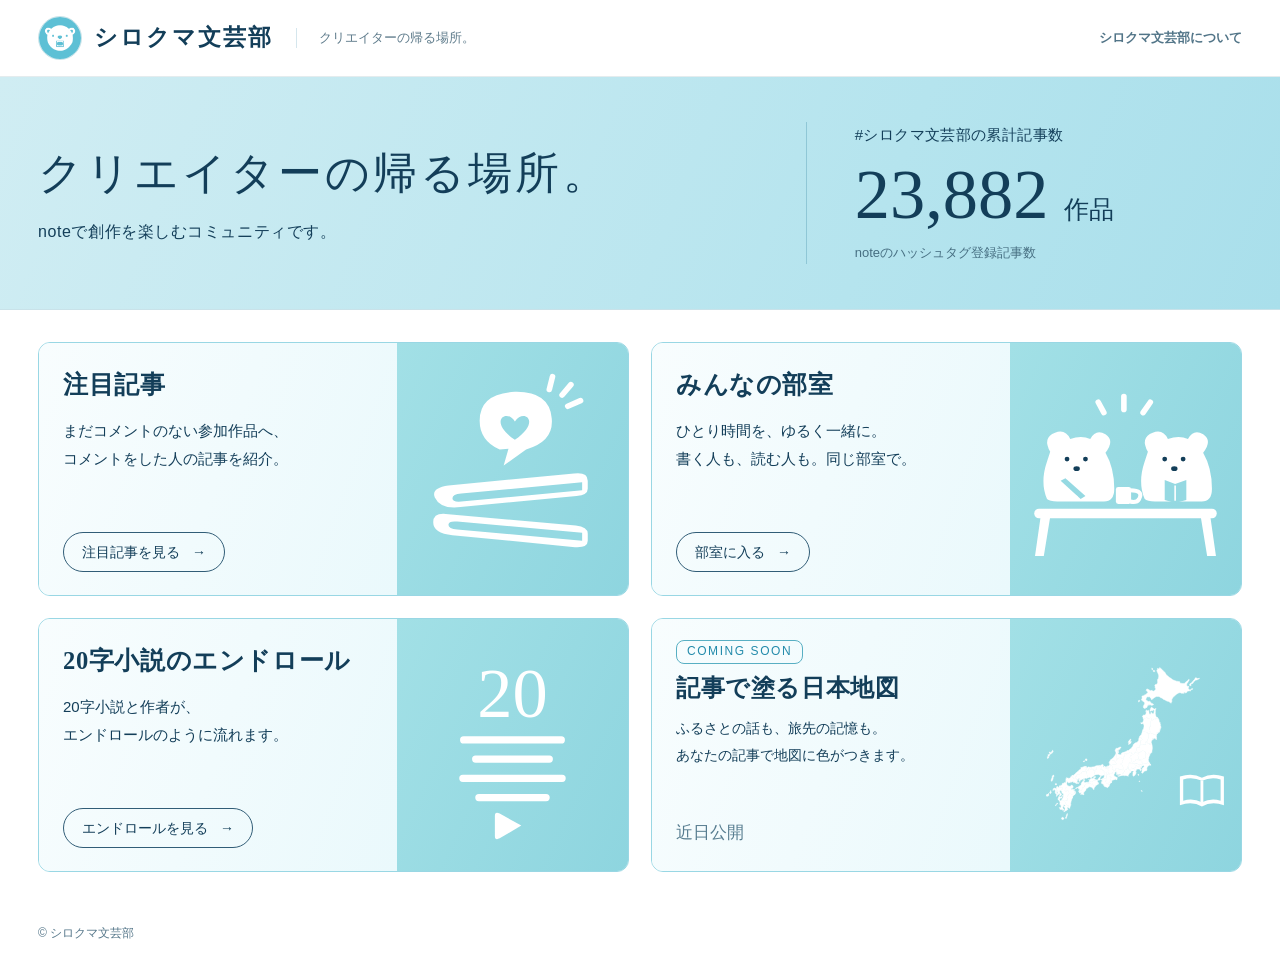
==== index.html @ 6b9e9f7b "Enlarge mobile content icons while keeping descriptions to two lines" ====
<!doctype html>
<html lang="ja">
<head>
<!-- Google Analytics 4: public pages only -->
<script async src="https://www.googletagmanager.com/gtag/js?id=G-739CYW7P77"></script>
<script>
  window.dataLayer = window.dataLayer || [];
  function gtag(){dataLayer.push(arguments);}
  gtag('js', new Date());
  gtag('config', 'G-739CYW7P77');
</script>
<meta charset="utf-8">
<meta name="viewport" content="width=device-width,initial-scale=1">
<meta name="theme-color" content="#5dc0d5"><link rel="icon" type="image/png" href="./assets/polarbear-icon.png">
<meta name="description" content="書くこと、読むこと、出会うこと。シロクマ文芸部の注目記事、みんなの部室、20字小説、記事で塗る日本地図への入口です。">
<meta property="og:type" content="website">
<meta property="og:site_name" content="シロクマ文芸部">
<meta property="og:title" content="シロクマ文芸部｜クリエイターの帰る場所。">
<meta property="og:description" content="書くこと、読むこと、出会うこと。シロクマ文芸部の注目記事、みんなの部室、20字小説、記事で塗る日本地図への入口です。">
<meta property="og:url" content="https://komakikosuke.github.io/shirokuma-bungeibu/">
<meta property="og:image" content="https://komakikosuke.github.io/shirokuma-bungeibu/assets/ogp-bear-preview-medium-20261108.jpg">
<meta property="og:image:secure_url" content="https://komakikosuke.github.io/shirokuma-bungeibu/assets/ogp-bear-preview-medium-20261108.jpg">
<meta property="og:image:type" content="image/jpeg">
<meta property="og:image:width" content="1200">
<meta property="og:image:height" content="630">
<meta property="og:image:alt" content="水色の背景に白いシロクマの顔を描いたシロクマ文芸部の画像">
<link rel="image_src" href="https://komakikosuke.github.io/shirokuma-bungeibu/assets/ogp-bear-preview-medium-20261108.jpg">
<meta name="twitter:card" content="summary">
<meta name="twitter:title" content="シロクマ文芸部｜クリエイターの帰る場所。">
<meta name="twitter:description" content="書くこと、読むこと、出会うこと。シロクマ文芸部の注目記事、みんなの部室、20字小説、記事で塗る日本地図への入口です。">
<meta name="twitter:image" content="https://komakikosuke.github.io/shirokuma-bungeibu/assets/ogp-bear-preview-medium-20261108.jpg">
<title>シロクマ文芸部｜クリエイターの帰る場所。</title>
<link rel="stylesheet" href="./home/style.css?v=3">
<script defer src="./home/app.js?v=1"></script>
<script defer src="./home/room-activity.js?v=1"></script>
</head>
<body>
<a class="skip-link" href="#contents">コンテンツ一覧へ</a>
<header class="site-header"><div class="container header-inner">
<a class="brand" href="./" aria-label="シロクマ文芸部 ホーム"><img src="./assets/polarbear-icon.png" width="44" height="44" alt=""><span>シロクマ文芸部</span></a>
<span class="tagline">クリエイターの帰る場所。</span>
<nav class="header-nav" aria-label="主なメニュー"><a href="https://note.com/komaki_kousuke/n/n097f169769c3" rel="noopener noreferrer">シロクマ文芸部について</a></nav>
</div></header>
<main>
<section class="hero" aria-labelledby="hero-title"><div class="container hero-inner">
<div class="hero-copy"><h1 id="hero-title">クリエイターの帰る場所。</h1><p>noteで創作を楽しむコミュニティです。</p></div>
<div class="article-total"><p class="total-label">#シロクマ文芸部の累計記事数</p><p class="total-number"><span id="asideCount" aria-live="polite">—</span><span class="total-unit">作品</span></p><p class="total-caption" id="asideFoot">noteのハッシュタグ登録記事数</p></div>
</div></section>
<section class="container contents" id="contents" aria-label="シロクマ文芸部のコンテンツ">
<div class="content-grid">
<article class="content-card"><a class="card-link" href="./featured/">
<div class="card-copy"><h2>注目記事</h2><p>まだコメントのない参加作品へ、<br>コメントをした人の記事を紹介。</p><span class="card-button">注目記事を見る <span aria-hidden="true">→</span></span></div>
<div class="card-art" aria-hidden="true"><svg viewBox="0 0 256 256"><use href="./home/icons.svg#books"></use></svg></div>
</a></article>
<article class="content-card room-card"><a class="card-link" href="https://shirokuma-writing-room.claska.chatgpt.site/" data-room-label="部室に入る">
<div class="card-copy"><h2>みんなの部室</h2><p>ひとり時間を、ゆるく一緒に。<br>書く人も、読む人も。同じ部室で。</p><div class="card-actions"><span class="card-button">部室に入る <span aria-hidden="true">→</span></span><span class="room-activity" data-room-activity hidden aria-live="polite" aria-atomic="true"></span></div></div>
<div class="card-art" aria-hidden="true"><svg viewBox="0 0 256 256"><use href="./home/icons.svg#room"></use></svg></div>
</a></article>
<article class="content-card"><a class="card-link" id="endrollEntry" aria-disabled="true" tabindex="-1">
<div class="card-copy"><h2><span>20字小説の</span><wbr><span>エンドロール</span></h2><p>20字小説と作者が、<br>エンドロールのように流れます。</p><span class="card-button"><span id="endrollEntryLabel">準備中</span><span aria-hidden="true">→</span></span><p class="content-status" id="endrollEntryStatus" hidden aria-live="polite"></p></div>
<div class="card-art" aria-hidden="true"><svg viewBox="0 0 256 256"><use href="./home/icons.svg#credits"></use></svg></div>
</a></article>
<article class="content-card coming-soon" aria-labelledby="mapTitle"><div class="card-link">
<div class="card-copy"><div><span class="coming-label">COMING SOON</span><h2 id="mapTitle"><span>記事で塗る</span><wbr><span>日本地図</span></h2></div><p>ふるさとの話も、旅先の記憶も。<br>あなたの記事で地図に色がつきます。</p><span class="coming-status">近日公開</span></div>
<div class="card-art map-art" aria-hidden="true"><svg viewBox="0 0 900 690"><use href="./home/map-icon.svg#japan"></use></svg></div>
</div></article>
</div>
</section>
</main>
<footer class="footer"><div class="container footer-inner"><span>© シロクマ文芸部</span></div></footer>
</body>
</html>
---- home/style.css ----
:root{--navy:#133e59;--blue:#238bab;--aqua:#5dc0d5;--line:#d5e6ed;--muted:#54788b;--sans:-apple-system,BlinkMacSystemFont,"Hiragino Kaku Gothic ProN","Yu Gothic",Meiryo,sans-serif;--serif:"Hiragino Mincho ProN","Yu Mincho",YuMincho,"Noto Serif JP",serif}
*,:before,:after{box-sizing:border-box}html{scroll-behavior:smooth;scroll-padding-top:20px}body{margin:0;background:#fff;color:var(--navy);font:16px/1.75 var(--sans)}a{color:inherit}a:focus-visible{outline:3px solid #08799b;outline-offset:4px}[hidden]{display:none!important}
.container{width:min(1400px,calc(100% - 76px));margin-inline:auto}.skip-link{position:absolute;left:20px;top:-100px;z-index:10;background:white;padding:12px 18px}.skip-link:focus{top:10px}
.site-header{background:#fff;border-bottom:1px solid #e4ecee}.header-inner{min-height:76px;padding-block:12px;display:flex;align-items:center;gap:22px}.brand{display:flex;align-items:center;gap:12px;white-space:nowrap;text-decoration:none;font:700 23px/1.4 var(--serif);letter-spacing:.09em}.brand img{display:block;width:44px;height:44px;border-radius:50%;border:1px solid #c7e2e8}.tagline{border-left:1px solid var(--line);padding-left:22px;font:13px/1.6 var(--serif);color:#5e7b8b;white-space:nowrap}.header-nav{margin-left:auto;display:flex;align-items:center;gap:24px;font-size:13px;font-weight:600}.header-nav a{text-decoration:none;color:#527588;white-space:nowrap}.header-nav a:hover{color:var(--blue)}
.hero{background:linear-gradient(112deg,#d0edf3,#b5e4ee 68%,#a9dfeb);border-bottom:1px solid #c9e2e9}.hero-inner{min-height:232px;display:grid;grid-template-columns:1.65fr 1fr;gap:48px;align-items:center;padding-block:34px}.hero-copy h1{font:500 clamp(32px,3.4vw,50px)/1.65 var(--serif);letter-spacing:.07em;margin:0 0 7px}.hero-copy p{font:16px/1.9 var(--sans);letter-spacing:.035em;margin:0}.article-total{border-left:1px solid #8fc7d6;padding-left:48px}.total-label{font-size:15px;letter-spacing:.025em;margin:0 0 2px}.total-number{display:flex;align-items:baseline;gap:16px;margin:0;font:500 clamp(49px,5.5vw,76px)/1.25 var(--serif);font-variant-numeric:tabular-nums;white-space:nowrap}.total-unit{font-size:25px}.total-caption{margin:3px 0 0;font-size:13px;color:#476f82;line-height:1.8}
.contents{padding-block:32px 34px}.content-grid{display:grid;grid-template-columns:repeat(2,minmax(0,1fr));gap:22px}.content-card{min-width:0;border:1px solid #99d7e4;border-radius:12px;overflow:hidden;background:#f0fbfd}.card-link{height:100%;min-height:252px;display:grid;grid-template-columns:minmax(0,1.55fr) minmax(0,1fr);text-decoration:none}.card-copy{min-width:0;display:flex;flex-direction:column;align-items:flex-start;padding:24px 24px 23px;background:linear-gradient(110deg,#f8fdfe,#eaf9fc)}.card-copy h2{font:600 clamp(22px,1.92vw,29px)/1.5 var(--serif);letter-spacing:.025em;margin:0 0 13px;overflow-wrap:anywhere}.card-copy h2 span{display:inline-block}.card-copy>p{font-size:15px;line-height:1.9;margin:0 0 18px;overflow-wrap:anywhere}.card-button{display:inline-flex;gap:12px;align-items:center;justify-content:center;border:1px solid #315d77;border-radius:999px;padding:6px 18px;min-height:40px;max-width:100%;font-size:14px;line-height:1.6;white-space:nowrap;margin-top:auto}.card-actions{display:flex;align-items:center;gap:8px;flex-wrap:wrap;margin-top:auto}.card-actions .card-button{margin-top:0}.card-art{display:flex;align-items:center;justify-content:center;min-width:0;padding:19px 13px;background:linear-gradient(115deg,#a2e0e6,#8ed5df)}.card-art svg{display:block;width:100%;max-width:220px;height:auto;aspect-ratio:1;fill:#fff;color:#fff}.map-art{padding-inline:9px}.map-art svg{max-width:250px;aspect-ratio:900/690}.card-link[href]:hover .card-button{background:#fff}.card-link[href]:hover .card-copy{background:#e7f8fc}.card-link[href]:focus-visible{outline-offset:-4px}.card-copy .content-status{font-size:12px;line-height:1.5;margin:6px 0 0;color:#527588}.card-link[aria-disabled=true]{cursor:default}.card-link[aria-disabled=true] .card-button{border-color:#87aeba;color:#527588}
.coming-label{display:inline-block;border:1px solid #58afc3;border-radius:8px;color:#238bab;padding:0 10px;font-size:12px;line-height:1.8;letter-spacing:.13em;margin-bottom:7px}.coming-soon .card-copy{padding-top:17px}.coming-soon h2{font-size:clamp(22px,1.85vw,28px);margin-bottom:9px}.coming-soon .card-copy>p{font-size:14px}.coming-status{margin-top:auto;font-size:17px;color:#577d90;line-height:1.7}
.room-activity{display:inline-flex;align-items:center;gap:5px;white-space:nowrap;padding:2px 8px;border:1px solid #b5d8e4;border-radius:99px;background:#f5fcfd;color:#238bab;font:600 11px/1.6 var(--sans)}.room-activity::before{content:"";width:7px;height:7px;flex:none;border-radius:50%;background:#238bab;opacity:.8;animation:room-activity-breathe 2s ease-in-out infinite}@keyframes room-activity-breathe{0%,100%{opacity:.25;box-shadow:0 0 0 0 #5dc0d500}50%{opacity:1;box-shadow:0 0 0 3px #5dc0d52e}}
.footer{background:#fff;padding:17px 0 25px;color:#57788b}.footer-inner{font-size:12px}
@media(max-width:1180px){.tagline{display:none}.hero-inner{grid-template-columns:1.5fr 1fr;gap:28px}.hero-copy h1{font-size:38px}.article-total{padding-left:28px}.card-link{grid-template-columns:minmax(0,1.7fr) minmax(0,1fr)}.card-copy{padding-inline:20px}.card-copy h2{font-size:24px}.card-copy>p{font-size:14px}.coming-soon h2{font-size:23px}.coming-soon .card-copy>p{font-size:13px}.card-button{font-size:13px;padding-inline:15px}.card-art{padding-inline:10px}.room-card .card-actions{gap:7px}}
@media(max-width:900px){.container{width:calc(100% - 44px)}.hero-copy h1{font-size:31px}.hero-copy p{font-size:14px}.hero-inner{min-height:210px;grid-template-columns:1.35fr 1fr;gap:20px}.article-total{padding-left:22px}.total-label{font-size:13px}.total-number{font-size:58px;gap:10px}.total-unit{font-size:20px}.total-caption{font-size:12px}.content-grid{gap:18px}.card-link{grid-template-columns:minmax(0,1.75fr) minmax(0,1fr);min-height:258px}.card-copy{padding:20px 16px}.card-copy h2{font-size:22px}.card-copy>p{font-size:14px}.coming-soon h2{font-size:22px}.card-art{padding-inline:7px}.card-button{font-size:13px;padding-inline:12px;gap:8px}.coming-soon .card-copy>p{font-size:13px}}
@media(max-width:700px){
 .container{width:calc(100% - 32px)}.header-inner{min-height:67px;gap:12px}.brand{font-size:18px;gap:9px}.brand img{width:35px;height:35px}.header-nav{display:none}
 .hero-inner{grid-template-columns:1fr;gap:21px;padding-block:28px 26px}.hero-copy h1{font-size:clamp(26px,6.6vw,38px);letter-spacing:.045em;line-height:1.6;margin-bottom:7px}.hero-copy p{font-size:14px;letter-spacing:0}.article-total{padding-left:0;padding-top:18px;border-left:0;border-top:1px solid #93c8d6}.total-label{font-size:13px}.total-number{font-size:57px;line-height:1.25;gap:12px}.total-unit{font-size:21px}.total-caption{font-size:12px;margin-top:2px}
 .contents{padding-block:18px 22px}.content-grid{grid-template-columns:1fr;gap:12px}.card-link{grid-template-columns:minmax(0,1fr) 34%;min-height:164px;position:relative}.card-copy{padding:14px 12px}.card-copy h2{font-size:20px;line-height:1.4;margin-bottom:7px;letter-spacing:.015em}.card-copy>p{font-size:13px;line-height:1.7;margin-bottom:10px}.card-copy>p br{display:initial}.card-button{font-size:12px;min-height:31px;padding:3px 12px;gap:8px}.card-art{padding:12px 5px}.card-art svg{max-width:120px}.room-card .card-art{padding-bottom:30px}.room-card .room-activity{position:absolute;right:7px;bottom:10px;font-size:10px;padding:1px 5px}.room-card .card-actions{gap:0}.coming-soon .card-copy{padding-top:12px}.coming-soon h2{font-size:20px;line-height:1.4;margin-bottom:7px}.coming-soon .card-copy>p{font-size:13px;margin-bottom:8px}.coming-label{font-size:10px;line-height:1.7;margin-bottom:4px;padding-inline:8px}.coming-status{font-size:14px;line-height:1.7}.footer{padding-block:12px 23px}
}
@media(max-width:390px){
 .brand{font-size:16px;gap:7px}.brand img{width:32px;height:32px}.hero-copy h1{font-size:clamp(21px,6.3vw,25px);letter-spacing:0}.hero-copy p{font-size:13px}.card-copy{padding:12px 10px}.card-copy>p,.coming-soon .card-copy>p{font-size:12px}.card-copy h2,.coming-soon h2{font-size:19px}.card-art{padding-inline:5px}.room-card .room-activity{right:3px;font-size:9px;padding:1px 4px}
}
@media(max-width:370px) and (min-width:351px){.card-link{grid-template-columns:minmax(0,1fr) 30%}}
@media(max-width:350px){
 .card-link{grid-template-columns:minmax(0,1fr) 92px;grid-template-rows:auto auto auto;gap:10px 12px;padding:10px;min-height:0}
 .card-copy{display:contents}.card-copy>h2,.card-copy>div:first-child:not(.card-actions){grid-column:1;grid-row:1;align-self:center}.card-copy h2{margin-bottom:0}.coming-soon h2{margin-bottom:0}
 .card-copy>p,.coming-soon .card-copy>p{grid-column:1/-1;grid-row:2;margin:0;font-size:13px;line-height:1.7}.card-button,.coming-status{grid-column:1;grid-row:3;justify-self:start;margin-top:0}.card-actions{display:contents}
 .card-art,.room-card .card-art{grid-column:2;grid-row:1;align-self:center;height:84px;width:92px;padding:5px;border-radius:7px}.card-art svg{max-height:82px}.room-card .room-activity{right:8px;bottom:14px}
 .card-copy .content-status{grid-column:1/-1;grid-row:4}.coming-label{margin-bottom:4px}
}
@media(prefers-reduced-motion:reduce){html{scroll-behavior:auto}.room-activity::before{animation:none;opacity:.9;box-shadow:none}}
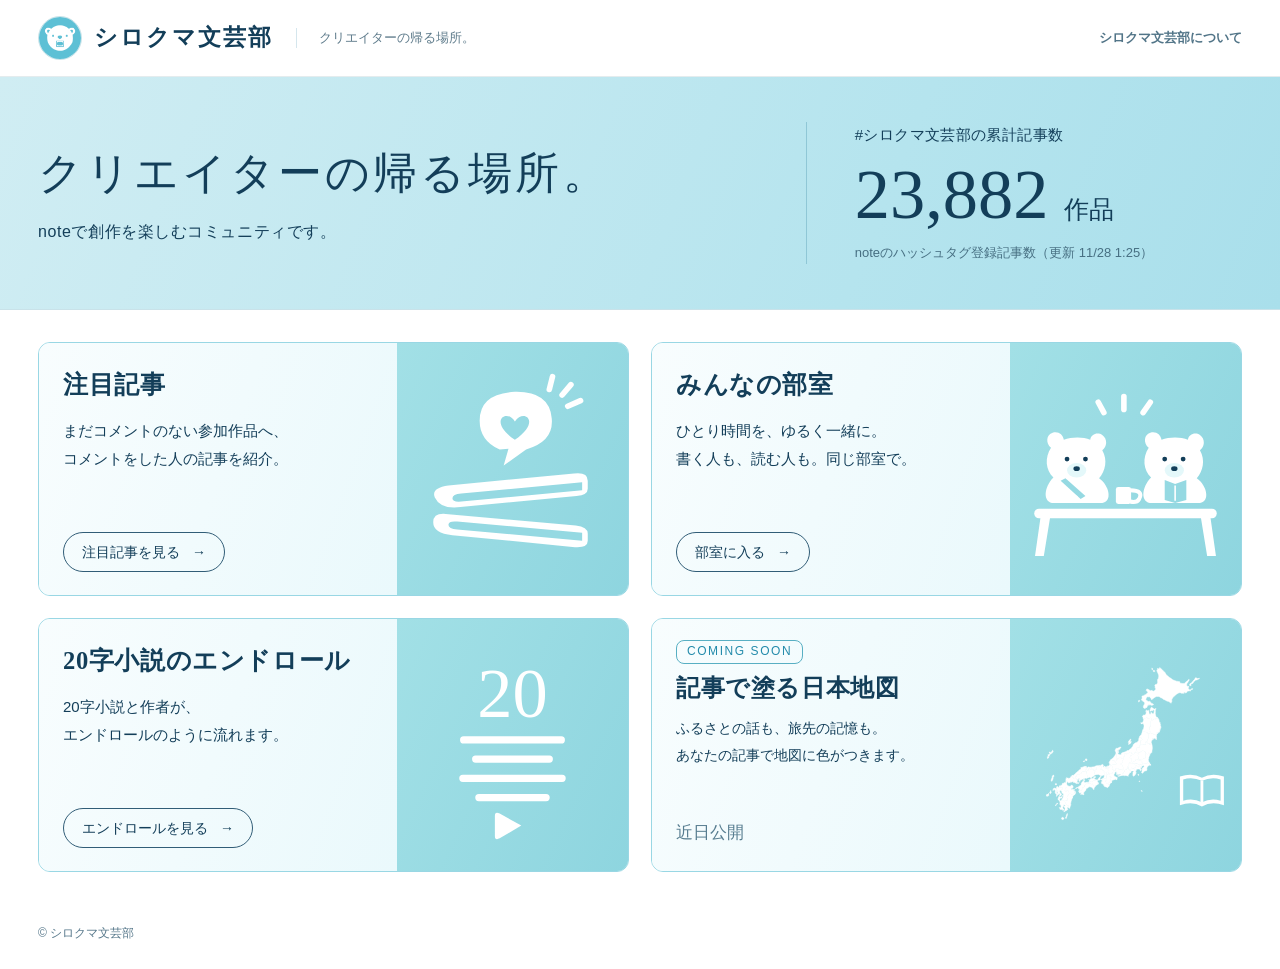
==== commit 89e5db4d: "Refine polar bear silhouettes and restore visible article count update time" ====
--- a/index.html
+++ b/index.html
@@ -31,7 +31,7 @@
 <meta name="twitter:image" content="https://komakikosuke.github.io/shirokuma-bungeibu/assets/ogp-bear-preview-medium-20261108.jpg">
 <title>シロクマ文芸部｜クリエイターの帰る場所。</title>
 <link rel="stylesheet" href="./home/style.css?v=3">
-<script defer src="./home/app.js?v=1"></script>
+<script defer src="./home/app.js?v=2"></script>
 <script defer src="./home/room-activity.js?v=1"></script>
 </head>
 <body>
@@ -50,15 +50,15 @@
 <div class="content-grid">
 <article class="content-card"><a class="card-link" href="./featured/">
 <div class="card-copy"><h2>注目記事</h2><p>まだコメントのない参加作品へ、<br>コメントをした人の記事を紹介。</p><span class="card-button">注目記事を見る <span aria-hidden="true">→</span></span></div>
-<div class="card-art" aria-hidden="true"><svg viewBox="0 0 256 256"><use href="./home/icons.svg#books"></use></svg></div>
+<div class="card-art" aria-hidden="true"><svg viewBox="0 0 256 256"><use href="./home/icons.svg?v=2#books"></use></svg></div>
 </a></article>
 <article class="content-card room-card"><a class="card-link" href="https://shirokuma-writing-room.claska.chatgpt.site/" data-room-label="部室に入る">
 <div class="card-copy"><h2>みんなの部室</h2><p>ひとり時間を、ゆるく一緒に。<br>書く人も、読む人も。同じ部室で。</p><div class="card-actions"><span class="card-button">部室に入る <span aria-hidden="true">→</span></span><span class="room-activity" data-room-activity hidden aria-live="polite" aria-atomic="true"></span></div></div>
-<div class="card-art" aria-hidden="true"><svg viewBox="0 0 256 256"><use href="./home/icons.svg#room"></use></svg></div>
+<div class="card-art" aria-hidden="true"><svg viewBox="0 0 256 256"><use href="./home/icons.svg?v=2#room"></use></svg></div>
 </a></article>
 <article class="content-card"><a class="card-link" id="endrollEntry" aria-disabled="true" tabindex="-1">
 <div class="card-copy"><h2><span>20字小説の</span><wbr><span>エンドロール</span></h2><p>20字小説と作者が、<br>エンドロールのように流れます。</p><span class="card-button"><span id="endrollEntryLabel">準備中</span><span aria-hidden="true">→</span></span><p class="content-status" id="endrollEntryStatus" hidden aria-live="polite"></p></div>
-<div class="card-art" aria-hidden="true"><svg viewBox="0 0 256 256"><use href="./home/icons.svg#credits"></use></svg></div>
+<div class="card-art" aria-hidden="true"><svg viewBox="0 0 256 256"><use href="./home/icons.svg?v=2#credits"></use></svg></div>
 </a></article>
 <article class="content-card coming-soon" aria-labelledby="mapTitle"><div class="card-link">
 <div class="card-copy"><div><span class="coming-label">COMING SOON</span><h2 id="mapTitle"><span>記事で塗る</span><wbr><span>日本地図</span></h2></div><p>ふるさとの話も、旅先の記憶も。<br>あなたの記事で地図に色がつきます。</p><span class="coming-status">近日公開</span></div>
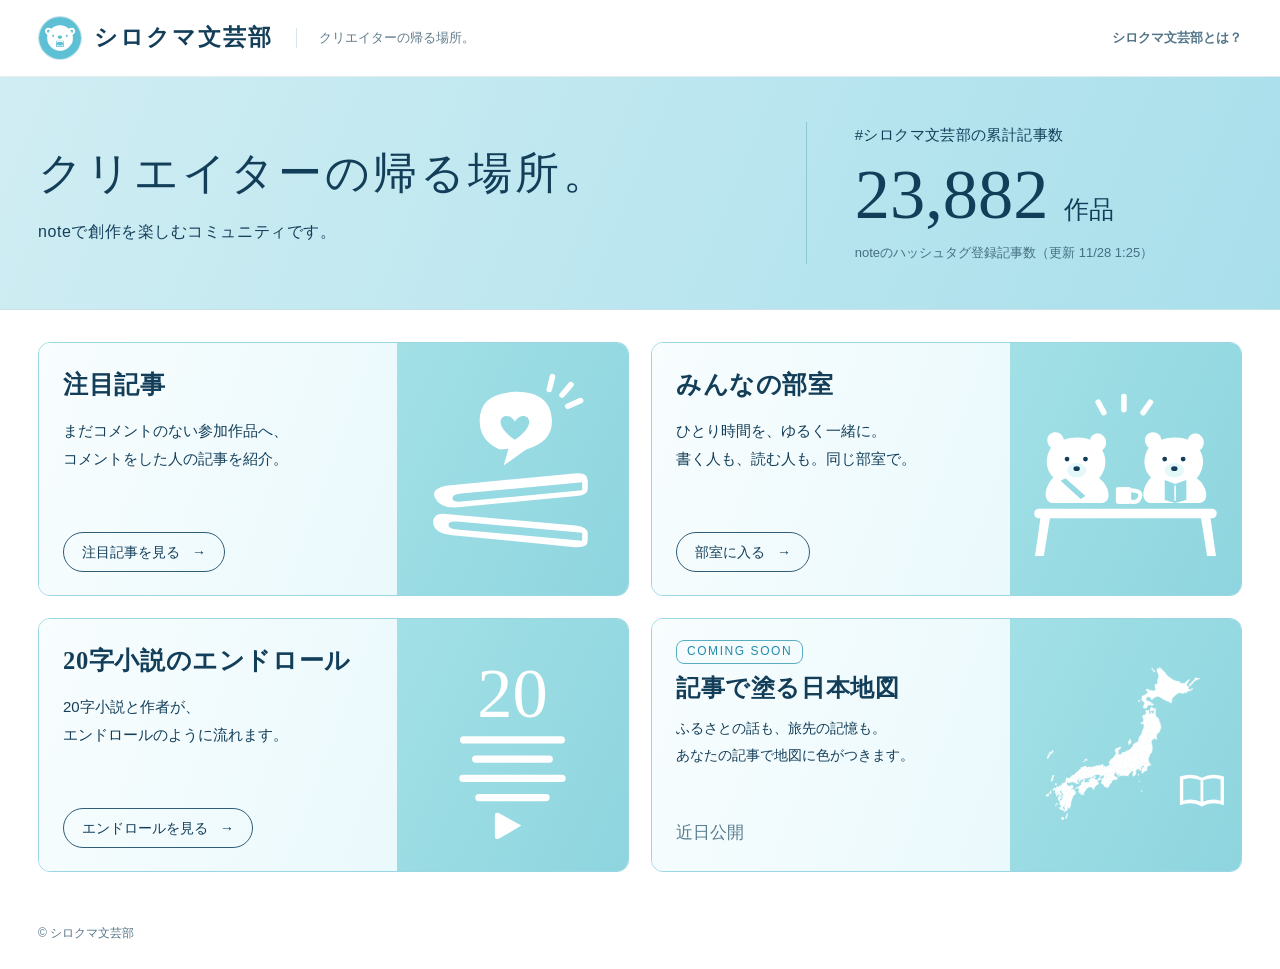
==== commit 92770bb9: "Show the about Shirokuma link in the homepage header on mobile" ====
--- a/index.html
+++ b/index.html
@@ -30,7 +30,7 @@
 <meta name="twitter:description" content="書くこと、読むこと、出会うこと。シロクマ文芸部の注目記事、みんなの部室、20字小説、記事で塗る日本地図への入口です。">
 <meta name="twitter:image" content="https://komakikosuke.github.io/shirokuma-bungeibu/assets/ogp-bear-preview-medium-20261108.jpg">
 <title>シロクマ文芸部｜クリエイターの帰る場所。</title>
-<link rel="stylesheet" href="./home/style.css?v=3">
+<link rel="stylesheet" href="./home/style.css?v=4">
 <script defer src="./home/app.js?v=2"></script>
 <script defer src="./home/room-activity.js?v=1"></script>
 </head>
@@ -39,7 +39,7 @@
 <header class="site-header"><div class="container header-inner">
 <a class="brand" href="./" aria-label="シロクマ文芸部 ホーム"><img src="./assets/polarbear-icon.png" width="44" height="44" alt=""><span>シロクマ文芸部</span></a>
 <span class="tagline">クリエイターの帰る場所。</span>
-<nav class="header-nav" aria-label="主なメニュー"><a href="https://note.com/komaki_kousuke/n/n097f169769c3" rel="noopener noreferrer">シロクマ文芸部について</a></nav>
+<nav class="header-nav" aria-label="主なメニュー"><a href="https://note.com/komaki_kousuke/n/n097f169769c3" rel="noopener noreferrer">シロクマ文芸部とは？</a></nav>
 </div></header>
 <main>
 <section class="hero" aria-labelledby="hero-title"><div class="container hero-inner">
--- a/home/style.css
+++ b/home/style.css
@@ -10,15 +10,16 @@
 @media(max-width:1180px){.tagline{display:none}.hero-inner{grid-template-columns:1.5fr 1fr;gap:28px}.hero-copy h1{font-size:38px}.article-total{padding-left:28px}.card-link{grid-template-columns:minmax(0,1.7fr) minmax(0,1fr)}.card-copy{padding-inline:20px}.card-copy h2{font-size:24px}.card-copy>p{font-size:14px}.coming-soon h2{font-size:23px}.coming-soon .card-copy>p{font-size:13px}.card-button{font-size:13px;padding-inline:15px}.card-art{padding-inline:10px}.room-card .card-actions{gap:7px}}
 @media(max-width:900px){.container{width:calc(100% - 44px)}.hero-copy h1{font-size:31px}.hero-copy p{font-size:14px}.hero-inner{min-height:210px;grid-template-columns:1.35fr 1fr;gap:20px}.article-total{padding-left:22px}.total-label{font-size:13px}.total-number{font-size:58px;gap:10px}.total-unit{font-size:20px}.total-caption{font-size:12px}.content-grid{gap:18px}.card-link{grid-template-columns:minmax(0,1.75fr) minmax(0,1fr);min-height:258px}.card-copy{padding:20px 16px}.card-copy h2{font-size:22px}.card-copy>p{font-size:14px}.coming-soon h2{font-size:22px}.card-art{padding-inline:7px}.card-button{font-size:13px;padding-inline:12px;gap:8px}.coming-soon .card-copy>p{font-size:13px}}
 @media(max-width:700px){
- .container{width:calc(100% - 32px)}.header-inner{min-height:67px;gap:12px}.brand{font-size:18px;gap:9px}.brand img{width:35px;height:35px}.header-nav{display:none}
+ .container{width:calc(100% - 32px)}.header-inner{min-height:67px;gap:12px}.brand{font-size:18px;gap:9px}.brand img{width:35px;height:35px}.header-nav{display:flex;font-size:12px;gap:0}
  .hero-inner{grid-template-columns:1fr;gap:21px;padding-block:28px 26px}.hero-copy h1{font-size:clamp(26px,6.6vw,38px);letter-spacing:.045em;line-height:1.6;margin-bottom:7px}.hero-copy p{font-size:14px;letter-spacing:0}.article-total{padding-left:0;padding-top:18px;border-left:0;border-top:1px solid #93c8d6}.total-label{font-size:13px}.total-number{font-size:57px;line-height:1.25;gap:12px}.total-unit{font-size:21px}.total-caption{font-size:12px;margin-top:2px}
  .contents{padding-block:18px 22px}.content-grid{grid-template-columns:1fr;gap:12px}.card-link{grid-template-columns:minmax(0,1fr) 34%;min-height:164px;position:relative}.card-copy{padding:14px 12px}.card-copy h2{font-size:20px;line-height:1.4;margin-bottom:7px;letter-spacing:.015em}.card-copy>p{font-size:13px;line-height:1.7;margin-bottom:10px}.card-copy>p br{display:initial}.card-button{font-size:12px;min-height:31px;padding:3px 12px;gap:8px}.card-art{padding:12px 5px}.card-art svg{max-width:120px}.room-card .card-art{padding-bottom:30px}.room-card .room-activity{position:absolute;right:7px;bottom:10px;font-size:10px;padding:1px 5px}.room-card .card-actions{gap:0}.coming-soon .card-copy{padding-top:12px}.coming-soon h2{font-size:20px;line-height:1.4;margin-bottom:7px}.coming-soon .card-copy>p{font-size:13px;margin-bottom:8px}.coming-label{font-size:10px;line-height:1.7;margin-bottom:4px;padding-inline:8px}.coming-status{font-size:14px;line-height:1.7}.footer{padding-block:12px 23px}
 }
 @media(max-width:390px){
- .brand{font-size:16px;gap:7px}.brand img{width:32px;height:32px}.hero-copy h1{font-size:clamp(21px,6.3vw,25px);letter-spacing:0}.hero-copy p{font-size:13px}.card-copy{padding:12px 10px}.card-copy>p,.coming-soon .card-copy>p{font-size:12px}.card-copy h2,.coming-soon h2{font-size:19px}.card-art{padding-inline:5px}.room-card .room-activity{right:3px;font-size:9px;padding:1px 4px}
+ .brand{font-size:16px;gap:7px}.header-nav{font-size:11px}.brand img{width:32px;height:32px}.hero-copy h1{font-size:clamp(21px,6.3vw,25px);letter-spacing:0}.hero-copy p{font-size:13px}.card-copy{padding:12px 10px}.card-copy>p,.coming-soon .card-copy>p{font-size:12px}.card-copy h2,.coming-soon h2{font-size:19px}.card-art{padding-inline:5px}.room-card .room-activity{right:3px;font-size:9px;padding:1px 4px}
 }
 @media(max-width:370px) and (min-width:351px){.card-link{grid-template-columns:minmax(0,1fr) 30%}}
 @media(max-width:350px){
+ .brand{letter-spacing:.04em}.header-nav{font-size:10.5px}
  .card-link{grid-template-columns:minmax(0,1fr) 92px;grid-template-rows:auto auto auto;gap:10px 12px;padding:10px;min-height:0}
  .card-copy{display:contents}.card-copy>h2,.card-copy>div:first-child:not(.card-actions){grid-column:1;grid-row:1;align-self:center}.card-copy h2{margin-bottom:0}.coming-soon h2{margin-bottom:0}
  .card-copy>p,.coming-soon .card-copy>p{grid-column:1/-1;grid-row:2;margin:0;font-size:13px;line-height:1.7}.card-button,.coming-status{grid-column:1;grid-row:3;justify-self:start;margin-top:0}.card-actions{display:contents}
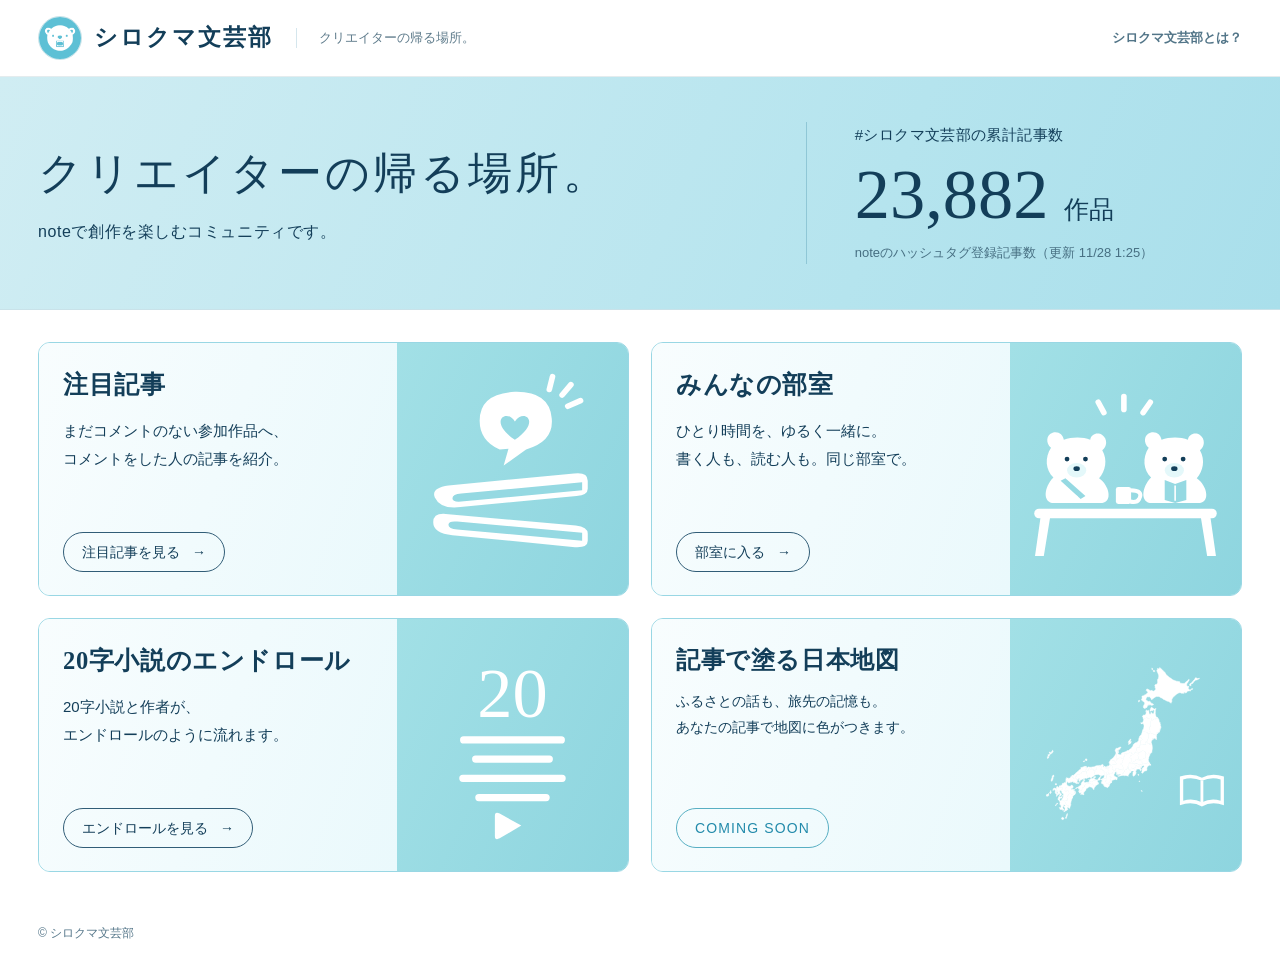
==== commit 9d55801b: "Align coming soon label with the other content card buttons" ====
--- a/index.html
+++ b/index.html
@@ -30,7 +30,7 @@
 <meta name="twitter:description" content="書くこと、読むこと、出会うこと。シロクマ文芸部の注目記事、みんなの部室、20字小説、記事で塗る日本地図への入口です。">
 <meta name="twitter:image" content="https://komakikosuke.github.io/shirokuma-bungeibu/assets/ogp-bear-preview-medium-20261108.jpg">
 <title>シロクマ文芸部｜クリエイターの帰る場所。</title>
-<link rel="stylesheet" href="./home/style.css?v=4">
+<link rel="stylesheet" href="./home/style.css?v=5">
 <script defer src="./home/app.js?v=2"></script>
 <script defer src="./home/room-activity.js?v=1"></script>
 </head>
@@ -61,7 +61,7 @@
 <div class="card-art" aria-hidden="true"><svg viewBox="0 0 256 256"><use href="./home/icons.svg?v=2#credits"></use></svg></div>
 </a></article>
 <article class="content-card coming-soon" aria-labelledby="mapTitle"><div class="card-link">
-<div class="card-copy"><div><span class="coming-label">COMING SOON</span><h2 id="mapTitle"><span>記事で塗る</span><wbr><span>日本地図</span></h2></div><p>ふるさとの話も、旅先の記憶も。<br>あなたの記事で地図に色がつきます。</p><span class="coming-status">近日公開</span></div>
+<div class="card-copy"><h2 id="mapTitle"><span>記事で塗る</span><wbr><span>日本地図</span></h2><p>ふるさとの話も、旅先の記憶も。<br>あなたの記事で地図に色がつきます。</p><span class="card-button coming-label">COMING SOON</span></div>
 <div class="card-art map-art" aria-hidden="true"><svg viewBox="0 0 900 690"><use href="./home/map-icon.svg#japan"></use></svg></div>
 </div></article>
 </div>
--- a/home/style.css
+++ b/home/style.css
@@ -4,7 +4,7 @@
 .site-header{background:#fff;border-bottom:1px solid #e4ecee}.header-inner{min-height:76px;padding-block:12px;display:flex;align-items:center;gap:22px}.brand{display:flex;align-items:center;gap:12px;white-space:nowrap;text-decoration:none;font:700 23px/1.4 var(--serif);letter-spacing:.09em}.brand img{display:block;width:44px;height:44px;border-radius:50%;border:1px solid #c7e2e8}.tagline{border-left:1px solid var(--line);padding-left:22px;font:13px/1.6 var(--serif);color:#5e7b8b;white-space:nowrap}.header-nav{margin-left:auto;display:flex;align-items:center;gap:24px;font-size:13px;font-weight:600}.header-nav a{text-decoration:none;color:#527588;white-space:nowrap}.header-nav a:hover{color:var(--blue)}
 .hero{background:linear-gradient(112deg,#d0edf3,#b5e4ee 68%,#a9dfeb);border-bottom:1px solid #c9e2e9}.hero-inner{min-height:232px;display:grid;grid-template-columns:1.65fr 1fr;gap:48px;align-items:center;padding-block:34px}.hero-copy h1{font:500 clamp(32px,3.4vw,50px)/1.65 var(--serif);letter-spacing:.07em;margin:0 0 7px}.hero-copy p{font:16px/1.9 var(--sans);letter-spacing:.035em;margin:0}.article-total{border-left:1px solid #8fc7d6;padding-left:48px}.total-label{font-size:15px;letter-spacing:.025em;margin:0 0 2px}.total-number{display:flex;align-items:baseline;gap:16px;margin:0;font:500 clamp(49px,5.5vw,76px)/1.25 var(--serif);font-variant-numeric:tabular-nums;white-space:nowrap}.total-unit{font-size:25px}.total-caption{margin:3px 0 0;font-size:13px;color:#476f82;line-height:1.8}
 .contents{padding-block:32px 34px}.content-grid{display:grid;grid-template-columns:repeat(2,minmax(0,1fr));gap:22px}.content-card{min-width:0;border:1px solid #99d7e4;border-radius:12px;overflow:hidden;background:#f0fbfd}.card-link{height:100%;min-height:252px;display:grid;grid-template-columns:minmax(0,1.55fr) minmax(0,1fr);text-decoration:none}.card-copy{min-width:0;display:flex;flex-direction:column;align-items:flex-start;padding:24px 24px 23px;background:linear-gradient(110deg,#f8fdfe,#eaf9fc)}.card-copy h2{font:600 clamp(22px,1.92vw,29px)/1.5 var(--serif);letter-spacing:.025em;margin:0 0 13px;overflow-wrap:anywhere}.card-copy h2 span{display:inline-block}.card-copy>p{font-size:15px;line-height:1.9;margin:0 0 18px;overflow-wrap:anywhere}.card-button{display:inline-flex;gap:12px;align-items:center;justify-content:center;border:1px solid #315d77;border-radius:999px;padding:6px 18px;min-height:40px;max-width:100%;font-size:14px;line-height:1.6;white-space:nowrap;margin-top:auto}.card-actions{display:flex;align-items:center;gap:8px;flex-wrap:wrap;margin-top:auto}.card-actions .card-button{margin-top:0}.card-art{display:flex;align-items:center;justify-content:center;min-width:0;padding:19px 13px;background:linear-gradient(115deg,#a2e0e6,#8ed5df)}.card-art svg{display:block;width:100%;max-width:220px;height:auto;aspect-ratio:1;fill:#fff;color:#fff}.map-art{padding-inline:9px}.map-art svg{max-width:250px;aspect-ratio:900/690}.card-link[href]:hover .card-button{background:#fff}.card-link[href]:hover .card-copy{background:#e7f8fc}.card-link[href]:focus-visible{outline-offset:-4px}.card-copy .content-status{font-size:12px;line-height:1.5;margin:6px 0 0;color:#527588}.card-link[aria-disabled=true]{cursor:default}.card-link[aria-disabled=true] .card-button{border-color:#87aeba;color:#527588}
-.coming-label{display:inline-block;border:1px solid #58afc3;border-radius:8px;color:#238bab;padding:0 10px;font-size:12px;line-height:1.8;letter-spacing:.13em;margin-bottom:7px}.coming-soon .card-copy{padding-top:17px}.coming-soon h2{font-size:clamp(22px,1.85vw,28px);margin-bottom:9px}.coming-soon .card-copy>p{font-size:14px}.coming-status{margin-top:auto;font-size:17px;color:#577d90;line-height:1.7}
+.coming-soon h2{font-size:clamp(22px,1.85vw,28px);margin-bottom:9px}.coming-soon .card-copy>p{font-size:14px}
 .room-activity{display:inline-flex;align-items:center;gap:5px;white-space:nowrap;padding:2px 8px;border:1px solid #b5d8e4;border-radius:99px;background:#f5fcfd;color:#238bab;font:600 11px/1.6 var(--sans)}.room-activity::before{content:"";width:7px;height:7px;flex:none;border-radius:50%;background:#238bab;opacity:.8;animation:room-activity-breathe 2s ease-in-out infinite}@keyframes room-activity-breathe{0%,100%{opacity:.25;box-shadow:0 0 0 0 #5dc0d500}50%{opacity:1;box-shadow:0 0 0 3px #5dc0d52e}}
 .footer{background:#fff;padding:17px 0 25px;color:#57788b}.footer-inner{font-size:12px}
 @media(max-width:1180px){.tagline{display:none}.hero-inner{grid-template-columns:1.5fr 1fr;gap:28px}.hero-copy h1{font-size:38px}.article-total{padding-left:28px}.card-link{grid-template-columns:minmax(0,1.7fr) minmax(0,1fr)}.card-copy{padding-inline:20px}.card-copy h2{font-size:24px}.card-copy>p{font-size:14px}.coming-soon h2{font-size:23px}.coming-soon .card-copy>p{font-size:13px}.card-button{font-size:13px;padding-inline:15px}.card-art{padding-inline:10px}.room-card .card-actions{gap:7px}}
@@ -12,7 +12,7 @@
 @media(max-width:700px){
  .container{width:calc(100% - 32px)}.header-inner{min-height:67px;gap:12px}.brand{font-size:18px;gap:9px}.brand img{width:35px;height:35px}.header-nav{display:flex;font-size:12px;gap:0}
  .hero-inner{grid-template-columns:1fr;gap:21px;padding-block:28px 26px}.hero-copy h1{font-size:clamp(26px,6.6vw,38px);letter-spacing:.045em;line-height:1.6;margin-bottom:7px}.hero-copy p{font-size:14px;letter-spacing:0}.article-total{padding-left:0;padding-top:18px;border-left:0;border-top:1px solid #93c8d6}.total-label{font-size:13px}.total-number{font-size:57px;line-height:1.25;gap:12px}.total-unit{font-size:21px}.total-caption{font-size:12px;margin-top:2px}
- .contents{padding-block:18px 22px}.content-grid{grid-template-columns:1fr;gap:12px}.card-link{grid-template-columns:minmax(0,1fr) 34%;min-height:164px;position:relative}.card-copy{padding:14px 12px}.card-copy h2{font-size:20px;line-height:1.4;margin-bottom:7px;letter-spacing:.015em}.card-copy>p{font-size:13px;line-height:1.7;margin-bottom:10px}.card-copy>p br{display:initial}.card-button{font-size:12px;min-height:31px;padding:3px 12px;gap:8px}.card-art{padding:12px 5px}.card-art svg{max-width:120px}.room-card .card-art{padding-bottom:30px}.room-card .room-activity{position:absolute;right:7px;bottom:10px;font-size:10px;padding:1px 5px}.room-card .card-actions{gap:0}.coming-soon .card-copy{padding-top:12px}.coming-soon h2{font-size:20px;line-height:1.4;margin-bottom:7px}.coming-soon .card-copy>p{font-size:13px;margin-bottom:8px}.coming-label{font-size:10px;line-height:1.7;margin-bottom:4px;padding-inline:8px}.coming-status{font-size:14px;line-height:1.7}.footer{padding-block:12px 23px}
+ .contents{padding-block:18px 22px}.content-grid{grid-template-columns:1fr;gap:12px}.card-link{grid-template-columns:minmax(0,1fr) 34%;min-height:164px;position:relative}.card-copy{padding:14px 12px}.card-copy h2{font-size:20px;line-height:1.4;margin-bottom:7px;letter-spacing:.015em}.card-copy>p{font-size:13px;line-height:1.7;margin-bottom:10px}.card-copy>p br{display:initial}.card-button{font-size:12px;min-height:31px;padding:3px 12px;gap:8px}.card-art{padding:12px 5px}.card-art svg{max-width:120px}.room-card .card-art{padding-bottom:30px}.room-card .room-activity{position:absolute;right:7px;bottom:10px;font-size:10px;padding:1px 5px}.room-card .card-actions{gap:0}.coming-soon h2{font-size:20px;line-height:1.4;margin-bottom:7px}.coming-soon .card-copy>p{font-size:13px;margin-bottom:8px}.footer{padding-block:12px 23px}
 }
 @media(max-width:390px){
  .brand{font-size:16px;gap:7px}.header-nav{font-size:11px}.brand img{width:32px;height:32px}.hero-copy h1{font-size:clamp(21px,6.3vw,25px);letter-spacing:0}.hero-copy p{font-size:13px}.card-copy{padding:12px 10px}.card-copy>p,.coming-soon .card-copy>p{font-size:12px}.card-copy h2,.coming-soon h2{font-size:19px}.card-art{padding-inline:5px}.room-card .room-activity{right:3px;font-size:9px;padding:1px 4px}
@@ -22,8 +22,10 @@
  .brand{letter-spacing:.04em}.header-nav{font-size:10.5px}
  .card-link{grid-template-columns:minmax(0,1fr) 92px;grid-template-rows:auto auto auto;gap:10px 12px;padding:10px;min-height:0}
  .card-copy{display:contents}.card-copy>h2,.card-copy>div:first-child:not(.card-actions){grid-column:1;grid-row:1;align-self:center}.card-copy h2{margin-bottom:0}.coming-soon h2{margin-bottom:0}
- .card-copy>p,.coming-soon .card-copy>p{grid-column:1/-1;grid-row:2;margin:0;font-size:13px;line-height:1.7}.card-button,.coming-status{grid-column:1;grid-row:3;justify-self:start;margin-top:0}.card-actions{display:contents}
+ .card-copy>p,.coming-soon .card-copy>p{grid-column:1/-1;grid-row:2;margin:0;font-size:13px;line-height:1.7}.card-button{grid-column:1;grid-row:3;justify-self:start;margin-top:0}.card-actions{display:contents}
  .card-art,.room-card .card-art{grid-column:2;grid-row:1;align-self:center;height:84px;width:92px;padding:5px;border-radius:7px}.card-art svg{max-height:82px}.room-card .room-activity{right:8px;bottom:14px}
- .card-copy .content-status{grid-column:1/-1;grid-row:4}.coming-label{margin-bottom:4px}
+ .card-copy .content-status{grid-column:1/-1;grid-row:4}
 }
 @media(prefers-reduced-motion:reduce){html{scroll-behavior:auto}.room-activity::before{animation:none;opacity:.9;box-shadow:none}}
+
+.coming-label{color:#238bab;border-color:#58afc3;letter-spacing:.08em;cursor:default}
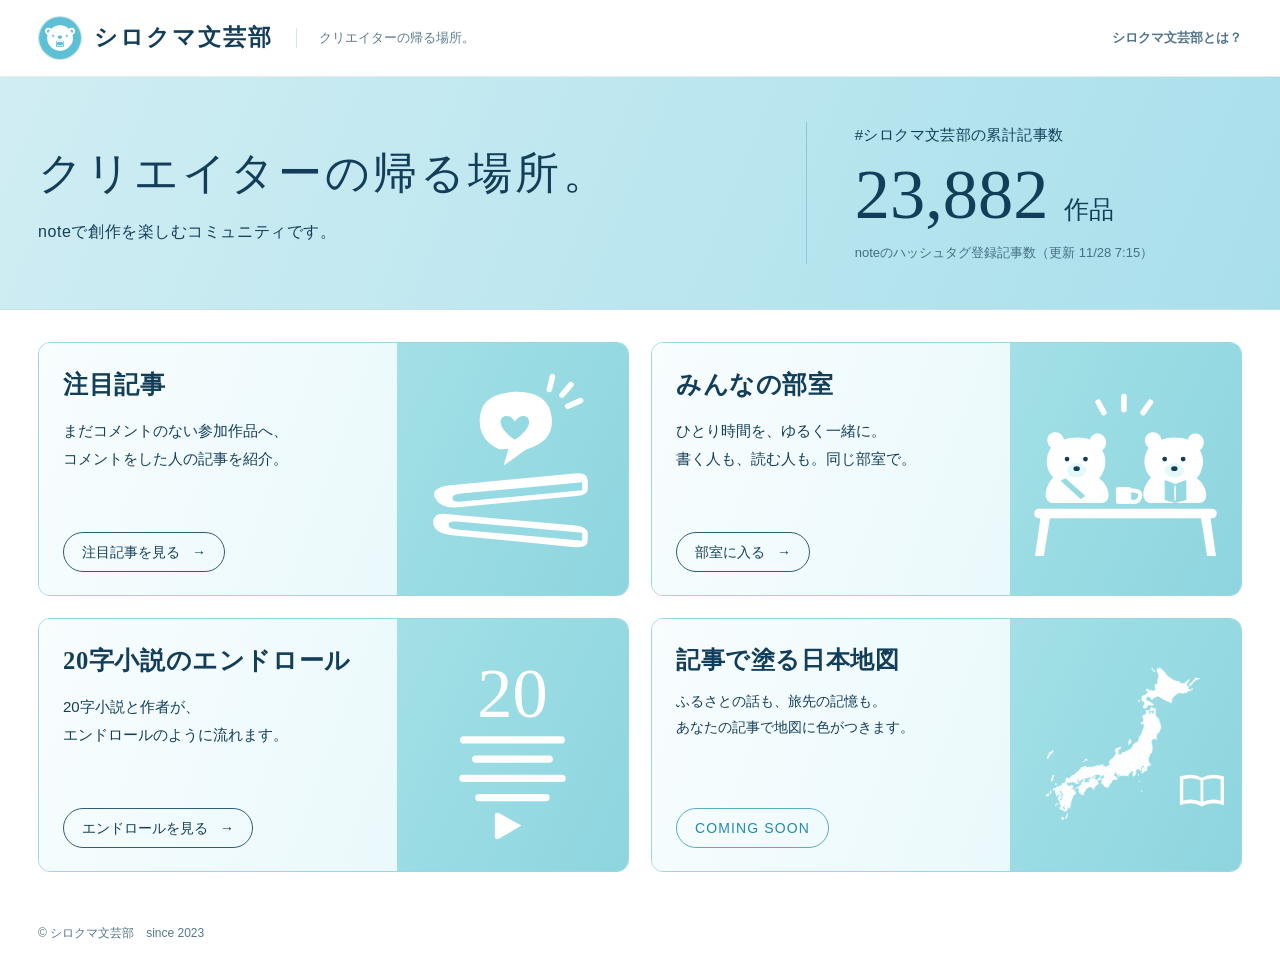
==== commit 7b233181: "Add since 2023 to the homepage copyright" ====
--- a/index.html
+++ b/index.html
@@ -67,6 +67,6 @@
 </div>
 </section>
 </main>
-<footer class="footer"><div class="container footer-inner"><span>© シロクマ文芸部</span></div></footer>
+<footer class="footer"><div class="container footer-inner"><span>© シロクマ文芸部　since 2023</span></div></footer>
 </body>
 </html>
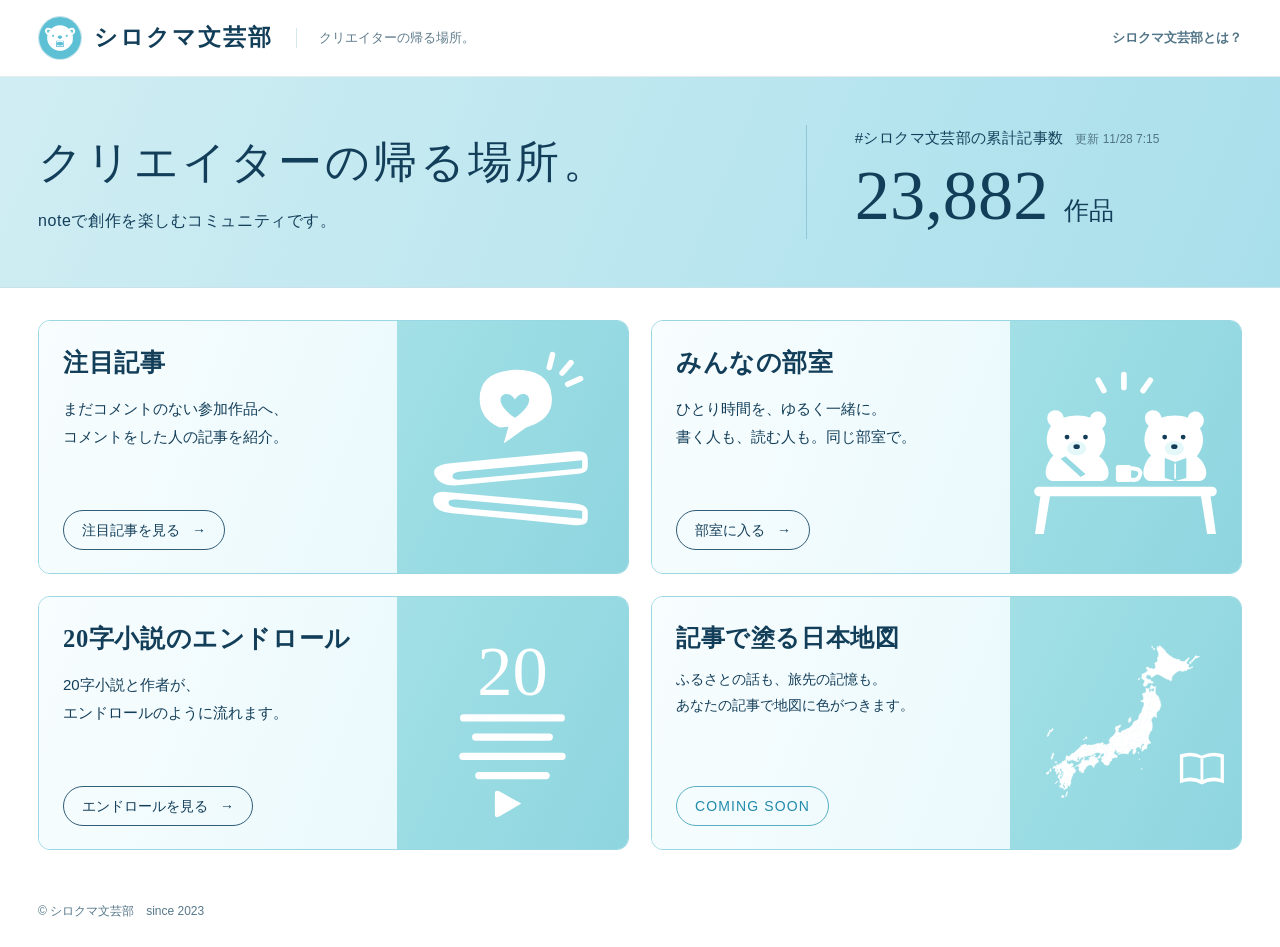
==== commit 0b9e93f0: "Place update time beside the article count label and compact the masthead" ====
--- a/index.html
+++ b/index.html
@@ -30,8 +30,8 @@
 <meta name="twitter:description" content="書くこと、読むこと、出会うこと。シロクマ文芸部の注目記事、みんなの部室、20字小説、記事で塗る日本地図への入口です。">
 <meta name="twitter:image" content="https://komakikosuke.github.io/shirokuma-bungeibu/assets/ogp-bear-preview-medium-20261108.jpg">
 <title>シロクマ文芸部｜クリエイターの帰る場所。</title>
-<link rel="stylesheet" href="./home/style.css?v=5">
-<script defer src="./home/app.js?v=2"></script>
+<link rel="stylesheet" href="./home/style.css?v=6">
+<script defer src="./home/app.js?v=3"></script>
 <script defer src="./home/room-activity.js?v=1"></script>
 </head>
 <body>
@@ -44,7 +44,7 @@
 <main>
 <section class="hero" aria-labelledby="hero-title"><div class="container hero-inner">
 <div class="hero-copy"><h1 id="hero-title">クリエイターの帰る場所。</h1><p>noteで創作を楽しむコミュニティです。</p></div>
-<div class="article-total"><p class="total-label">#シロクマ文芸部の累計記事数</p><p class="total-number"><span id="asideCount" aria-live="polite">—</span><span class="total-unit">作品</span></p><p class="total-caption" id="asideFoot">noteのハッシュタグ登録記事数</p></div>
+<div class="article-total"><div class="total-meta"><p class="total-label">#シロクマ文芸部の累計記事数</p><time class="total-updated" id="asideUpdated" hidden></time></div><p class="total-number"><span id="asideCount" aria-live="polite">—</span><span class="total-unit">作品</span></p></div>
 </div></section>
 <section class="container contents" id="contents" aria-label="シロクマ文芸部のコンテンツ">
 <div class="content-grid">
--- a/home/style.css
+++ b/home/style.css
@@ -2,16 +2,16 @@
 *,:before,:after{box-sizing:border-box}html{scroll-behavior:smooth;scroll-padding-top:20px}body{margin:0;background:#fff;color:var(--navy);font:16px/1.75 var(--sans)}a{color:inherit}a:focus-visible{outline:3px solid #08799b;outline-offset:4px}[hidden]{display:none!important}
 .container{width:min(1400px,calc(100% - 76px));margin-inline:auto}.skip-link{position:absolute;left:20px;top:-100px;z-index:10;background:white;padding:12px 18px}.skip-link:focus{top:10px}
 .site-header{background:#fff;border-bottom:1px solid #e4ecee}.header-inner{min-height:76px;padding-block:12px;display:flex;align-items:center;gap:22px}.brand{display:flex;align-items:center;gap:12px;white-space:nowrap;text-decoration:none;font:700 23px/1.4 var(--serif);letter-spacing:.09em}.brand img{display:block;width:44px;height:44px;border-radius:50%;border:1px solid #c7e2e8}.tagline{border-left:1px solid var(--line);padding-left:22px;font:13px/1.6 var(--serif);color:#5e7b8b;white-space:nowrap}.header-nav{margin-left:auto;display:flex;align-items:center;gap:24px;font-size:13px;font-weight:600}.header-nav a{text-decoration:none;color:#527588;white-space:nowrap}.header-nav a:hover{color:var(--blue)}
-.hero{background:linear-gradient(112deg,#d0edf3,#b5e4ee 68%,#a9dfeb);border-bottom:1px solid #c9e2e9}.hero-inner{min-height:232px;display:grid;grid-template-columns:1.65fr 1fr;gap:48px;align-items:center;padding-block:34px}.hero-copy h1{font:500 clamp(32px,3.4vw,50px)/1.65 var(--serif);letter-spacing:.07em;margin:0 0 7px}.hero-copy p{font:16px/1.9 var(--sans);letter-spacing:.035em;margin:0}.article-total{border-left:1px solid #8fc7d6;padding-left:48px}.total-label{font-size:15px;letter-spacing:.025em;margin:0 0 2px}.total-number{display:flex;align-items:baseline;gap:16px;margin:0;font:500 clamp(49px,5.5vw,76px)/1.25 var(--serif);font-variant-numeric:tabular-nums;white-space:nowrap}.total-unit{font-size:25px}.total-caption{margin:3px 0 0;font-size:13px;color:#476f82;line-height:1.8}
+.hero{background:linear-gradient(112deg,#d0edf3,#b5e4ee 68%,#a9dfeb);border-bottom:1px solid #c9e2e9}.hero-inner{min-height:210px;display:grid;grid-template-columns:1.65fr 1fr;gap:48px;align-items:center;padding-block:28px}.hero-copy h1{font:500 clamp(32px,3.4vw,50px)/1.65 var(--serif);letter-spacing:.07em;margin:0 0 7px}.hero-copy p{font:16px/1.9 var(--sans);letter-spacing:.035em;margin:0}.article-total{border-left:1px solid #8fc7d6;padding-left:48px}.total-label{font-size:15px;letter-spacing:.025em;margin:0 0 2px}.total-number{display:flex;align-items:baseline;gap:16px;margin:0;font:500 clamp(49px,5.5vw,76px)/1.25 var(--serif);font-variant-numeric:tabular-nums;white-space:nowrap}.total-unit{font-size:25px}
 .contents{padding-block:32px 34px}.content-grid{display:grid;grid-template-columns:repeat(2,minmax(0,1fr));gap:22px}.content-card{min-width:0;border:1px solid #99d7e4;border-radius:12px;overflow:hidden;background:#f0fbfd}.card-link{height:100%;min-height:252px;display:grid;grid-template-columns:minmax(0,1.55fr) minmax(0,1fr);text-decoration:none}.card-copy{min-width:0;display:flex;flex-direction:column;align-items:flex-start;padding:24px 24px 23px;background:linear-gradient(110deg,#f8fdfe,#eaf9fc)}.card-copy h2{font:600 clamp(22px,1.92vw,29px)/1.5 var(--serif);letter-spacing:.025em;margin:0 0 13px;overflow-wrap:anywhere}.card-copy h2 span{display:inline-block}.card-copy>p{font-size:15px;line-height:1.9;margin:0 0 18px;overflow-wrap:anywhere}.card-button{display:inline-flex;gap:12px;align-items:center;justify-content:center;border:1px solid #315d77;border-radius:999px;padding:6px 18px;min-height:40px;max-width:100%;font-size:14px;line-height:1.6;white-space:nowrap;margin-top:auto}.card-actions{display:flex;align-items:center;gap:8px;flex-wrap:wrap;margin-top:auto}.card-actions .card-button{margin-top:0}.card-art{display:flex;align-items:center;justify-content:center;min-width:0;padding:19px 13px;background:linear-gradient(115deg,#a2e0e6,#8ed5df)}.card-art svg{display:block;width:100%;max-width:220px;height:auto;aspect-ratio:1;fill:#fff;color:#fff}.map-art{padding-inline:9px}.map-art svg{max-width:250px;aspect-ratio:900/690}.card-link[href]:hover .card-button{background:#fff}.card-link[href]:hover .card-copy{background:#e7f8fc}.card-link[href]:focus-visible{outline-offset:-4px}.card-copy .content-status{font-size:12px;line-height:1.5;margin:6px 0 0;color:#527588}.card-link[aria-disabled=true]{cursor:default}.card-link[aria-disabled=true] .card-button{border-color:#87aeba;color:#527588}
 .coming-soon h2{font-size:clamp(22px,1.85vw,28px);margin-bottom:9px}.coming-soon .card-copy>p{font-size:14px}
 .room-activity{display:inline-flex;align-items:center;gap:5px;white-space:nowrap;padding:2px 8px;border:1px solid #b5d8e4;border-radius:99px;background:#f5fcfd;color:#238bab;font:600 11px/1.6 var(--sans)}.room-activity::before{content:"";width:7px;height:7px;flex:none;border-radius:50%;background:#238bab;opacity:.8;animation:room-activity-breathe 2s ease-in-out infinite}@keyframes room-activity-breathe{0%,100%{opacity:.25;box-shadow:0 0 0 0 #5dc0d500}50%{opacity:1;box-shadow:0 0 0 3px #5dc0d52e}}
 .footer{background:#fff;padding:17px 0 25px;color:#57788b}.footer-inner{font-size:12px}
 @media(max-width:1180px){.tagline{display:none}.hero-inner{grid-template-columns:1.5fr 1fr;gap:28px}.hero-copy h1{font-size:38px}.article-total{padding-left:28px}.card-link{grid-template-columns:minmax(0,1.7fr) minmax(0,1fr)}.card-copy{padding-inline:20px}.card-copy h2{font-size:24px}.card-copy>p{font-size:14px}.coming-soon h2{font-size:23px}.coming-soon .card-copy>p{font-size:13px}.card-button{font-size:13px;padding-inline:15px}.card-art{padding-inline:10px}.room-card .card-actions{gap:7px}}
-@media(max-width:900px){.container{width:calc(100% - 44px)}.hero-copy h1{font-size:31px}.hero-copy p{font-size:14px}.hero-inner{min-height:210px;grid-template-columns:1.35fr 1fr;gap:20px}.article-total{padding-left:22px}.total-label{font-size:13px}.total-number{font-size:58px;gap:10px}.total-unit{font-size:20px}.total-caption{font-size:12px}.content-grid{gap:18px}.card-link{grid-template-columns:minmax(0,1.75fr) minmax(0,1fr);min-height:258px}.card-copy{padding:20px 16px}.card-copy h2{font-size:22px}.card-copy>p{font-size:14px}.coming-soon h2{font-size:22px}.card-art{padding-inline:7px}.card-button{font-size:13px;padding-inline:12px;gap:8px}.coming-soon .card-copy>p{font-size:13px}}
+@media(max-width:900px){.container{width:calc(100% - 44px)}.hero-copy h1{font-size:31px}.hero-copy p{font-size:14px}.hero-inner{min-height:210px;grid-template-columns:1.35fr 1fr;gap:20px}.article-total{padding-left:22px}.total-label{font-size:13px}.total-number{font-size:58px;gap:10px}.total-unit{font-size:20px}.content-grid{gap:18px}.card-link{grid-template-columns:minmax(0,1.75fr) minmax(0,1fr);min-height:258px}.card-copy{padding:20px 16px}.card-copy h2{font-size:22px}.card-copy>p{font-size:14px}.coming-soon h2{font-size:22px}.card-art{padding-inline:7px}.card-button{font-size:13px;padding-inline:12px;gap:8px}.coming-soon .card-copy>p{font-size:13px}}
 @media(max-width:700px){
  .container{width:calc(100% - 32px)}.header-inner{min-height:67px;gap:12px}.brand{font-size:18px;gap:9px}.brand img{width:35px;height:35px}.header-nav{display:flex;font-size:12px;gap:0}
- .hero-inner{grid-template-columns:1fr;gap:21px;padding-block:28px 26px}.hero-copy h1{font-size:clamp(26px,6.6vw,38px);letter-spacing:.045em;line-height:1.6;margin-bottom:7px}.hero-copy p{font-size:14px;letter-spacing:0}.article-total{padding-left:0;padding-top:18px;border-left:0;border-top:1px solid #93c8d6}.total-label{font-size:13px}.total-number{font-size:57px;line-height:1.25;gap:12px}.total-unit{font-size:21px}.total-caption{font-size:12px;margin-top:2px}
+ .hero-inner{grid-template-columns:1fr;gap:16px;padding-block:24px 22px}.hero-copy h1{font-size:clamp(26px,6.6vw,38px);letter-spacing:.045em;line-height:1.6;margin-bottom:7px}.hero-copy p{font-size:14px;letter-spacing:0}.article-total{padding-left:0;padding-top:14px;border-left:0;border-top:1px solid #93c8d6}.total-label{font-size:13px}.total-number{font-size:57px;line-height:1.25;gap:12px}.total-unit{font-size:21px}
  .contents{padding-block:18px 22px}.content-grid{grid-template-columns:1fr;gap:12px}.card-link{grid-template-columns:minmax(0,1fr) 34%;min-height:164px;position:relative}.card-copy{padding:14px 12px}.card-copy h2{font-size:20px;line-height:1.4;margin-bottom:7px;letter-spacing:.015em}.card-copy>p{font-size:13px;line-height:1.7;margin-bottom:10px}.card-copy>p br{display:initial}.card-button{font-size:12px;min-height:31px;padding:3px 12px;gap:8px}.card-art{padding:12px 5px}.card-art svg{max-width:120px}.room-card .card-art{padding-bottom:30px}.room-card .room-activity{position:absolute;right:7px;bottom:10px;font-size:10px;padding:1px 5px}.room-card .card-actions{gap:0}.coming-soon h2{font-size:20px;line-height:1.4;margin-bottom:7px}.coming-soon .card-copy>p{font-size:13px;margin-bottom:8px}.footer{padding-block:12px 23px}
 }
 @media(max-width:390px){
@@ -29,3 +29,6 @@
 @media(prefers-reduced-motion:reduce){html{scroll-behavior:auto}.room-activity::before{animation:none;opacity:.9;box-shadow:none}}
 
 .coming-label{color:#238bab;border-color:#58afc3;letter-spacing:.08em;cursor:default}
+
+.total-meta{display:flex;align-items:baseline;flex-wrap:wrap;gap:4px 12px}.total-meta .total-label{margin:0}.total-updated{font-size:12px;line-height:1.6;color:#527588;white-space:nowrap}
+@media(max-width:390px){.total-meta{gap:4px 8px}.total-label{font-size:12px}.total-updated{font-size:11px}}
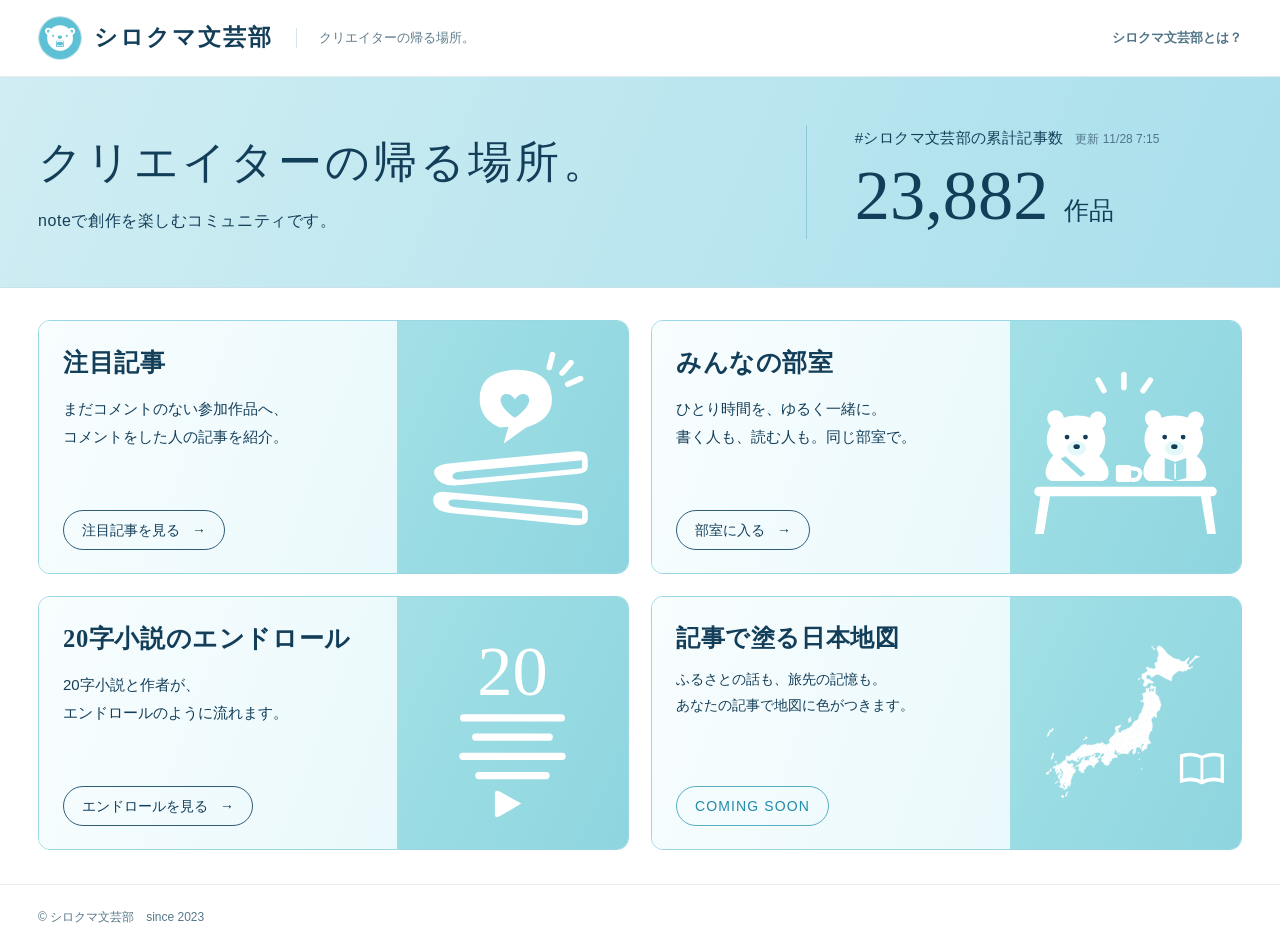
==== commit a85a6304: "Unify site navigation, typography, actions, and footer" ====
--- a/index.html
+++ b/index.html
@@ -33,6 +33,7 @@
 <link rel="stylesheet" href="./home/style.css?v=6">
 <script defer src="./home/app.js?v=3"></script>
 <script defer src="./home/room-activity.js?v=1"></script>
+<link rel="stylesheet" href="./assets/site-common.css?v=1">
 </head>
 <body>
 <a class="skip-link" href="#contents">コンテンツ一覧へ</a>
--- a/assets/site-common.css
+++ b/assets/site-common.css
@@ -0,0 +1,46 @@
+/* Shared Shirokuma site chrome and editorial rhythm. */
+:root{--navy:#133e59;--blue:#238bab;--aqua:#5dc0d5;--line:#d5e6ed;--sans:-apple-system,BlinkMacSystemFont,"Hiragino Kaku Gothic ProN","Yu Gothic",Meiryo,sans-serif;--serif:"Hiragino Mincho ProN","Yu Mincho",YuMincho,"Noto Serif JP",serif}
+body{background:#fff;color:var(--navy);font-family:var(--sans)}
+body .container{width:min(1400px,calc(100% - 76px));margin-inline:auto}
+body .site-header{background:#fff;border-bottom:1px solid #e4ecee}
+body .site-header .header-inner{min-height:76px;height:auto;display:flex;align-items:center;justify-content:flex-start;gap:22px;padding-block:12px}
+body .site-header .brand{display:flex;align-items:center;gap:12px;white-space:nowrap;text-decoration:none;font:700 23px/1.4 var(--serif);letter-spacing:.09em}
+body .site-header .brand-name{font:inherit;letter-spacing:inherit}
+body .site-header .brand img{display:block;width:44px;height:44px;flex:none;border:1px solid #c7e2e8;border-radius:50%;box-shadow:none}
+body .site-header .tagline{display:inline;border-left:1px solid var(--line);padding-left:22px;color:#5e7b8b;font:13px/1.6 var(--serif);letter-spacing:0;white-space:nowrap}
+body .site-header .header-nav{display:flex;margin-left:auto;align-items:center;gap:0}
+body .site-header .header-nav a,body .site-header .header-nav .about-link{display:inline;padding:0;border:0;color:#527588;font:600 13px/1.6 var(--sans);text-decoration:none;white-space:nowrap}
+body .site-header .header-nav a:hover{color:#238bab}
+body .hero,body .featured-hero,body .room-hero,body .page-hero,body .room-archive-hero{background:linear-gradient(112deg,#d0edf3,#b5e4ee 68%,#a9dfeb);border-bottom:1px solid #c9e2e9}
+body .breadcrumb,body .hero-breadcrumb{display:flex;align-items:center;flex-wrap:wrap;gap:12px;margin:0 0 24px;color:#4a7185;font:13px/1.75 var(--sans);letter-spacing:0}
+body .breadcrumb a,body .hero-breadcrumb a{text-decoration:none;border:0;border-bottom:1px solid #80adbf;padding-bottom:2px}
+body .page-heading,body .hero-copy .page-heading{font:500 clamp(32px,3.2vw,44px)/1.5 var(--serif);letter-spacing:.06em;white-space:normal;margin:0 0 12px;text-shadow:none;overflow-wrap:anywhere}
+body .page-lead,body .hero-copy .page-lead{font:500 clamp(22px,2vw,28px)/1.8 var(--serif);letter-spacing:.05em;margin:0 0 15px}
+body .hero-description,body .intro-copy,body .page-intro,body .room-archive-intro{font:14px/1.95 var(--sans);color:#345f75;letter-spacing:.01em}
+body .how-to-intro p,body .how-to p,body .step p,body .how-copy p{font-family:var(--sans);font-size:14px;line-height:1.9}
+body .how-to h3{font:600 14px/1.7 var(--serif);white-space:normal}
+body .how-to-inner{padding-block:40px}
+body .pill,body .primary-action,body #loadMore,body .load-more,body .room-archive-more button{display:inline-flex;align-items:center;justify-content:center;gap:10px;min-height:44px;border:1px solid #376d83;border-radius:999px;padding:8px 23px;background:transparent;color:#133e59;font:500 14px/1.6 var(--sans);text-decoration:none}
+body .pill:hover,body .primary-action:hover:not(:disabled),body #loadMore:hover,body .load-more:hover,body .room-archive-more button:hover:not(:disabled){background:#e7f8fc;color:#133e59}
+body .text-link,body .participation-link,body .room-shelf-all-link,body .room-archive-back a{font:14px/1.7 var(--sans);text-decoration:none;border:0;border-bottom:1px solid #80adbf;padding-bottom:3px;color:#345f75}
+body .footer,body .site-footer{background:#fff;border-top:1px solid #e4ecee;color:#57788b;padding:22px 0}
+body .footer-inner{display:flex;justify-content:space-between;align-items:center;flex-wrap:wrap;gap:14px;min-height:0;font:12px/1.8 var(--sans)}
+body .footer-inner a{font:12px/1.8 var(--sans);color:#345f75;text-decoration:none;text-underline-offset:4px}
+body .footer-inner a:hover{text-decoration:underline}.footer-links{display:flex;gap:20px;flex-wrap:wrap}
+@media(max-width:1180px){body .site-header .tagline{display:none}}
+@media(max-width:900px){body .container{width:calc(100% - 44px)}}
+@media(max-width:700px){
+ body .container{width:calc(100% - 32px)}
+ body .site-header .header-inner{min-height:67px;gap:12px;padding-block:12px}
+ body .site-header .brand{font-size:18px;gap:9px}body .site-header .brand img{width:35px;height:35px}
+ body .site-header .header-nav a,body .site-header .header-nav .about-link{display:inline;font-size:12px}
+ body .breadcrumb,body .hero-breadcrumb{font-size:12px;gap:10px;margin-bottom:20px}
+ body .page-heading,body .hero-copy .page-heading{font-size:32px;letter-spacing:.045em}
+ body .page-lead,body .hero-copy .page-lead{font-size:24px;line-height:1.7}
+ body .pill,body .primary-action,body #loadMore,body .load-more,body .room-archive-more button{font-size:13px;padding:8px 15px;gap:8px;min-height:44px}
+ body .primary-action .action-arrow{margin-left:2px}
+ body .hero-description,body .intro-copy,body .page-intro,body .room-archive-intro{font-size:14px}
+ body .footer,body .site-footer{padding:20px 0}body .footer-inner,body .footer-inner a{font-size:12px}
+}
+@media(max-width:390px){body .site-header .brand{font-size:16px;gap:7px}body .site-header .brand img{width:32px;height:32px}body .site-header .header-nav a,body .site-header .header-nav .about-link{font-size:11px}}
+@media(max-width:350px){body .site-header .brand{letter-spacing:.04em}body .site-header .header-nav a,body .site-header .header-nav .about-link{font-size:10.5px}}
